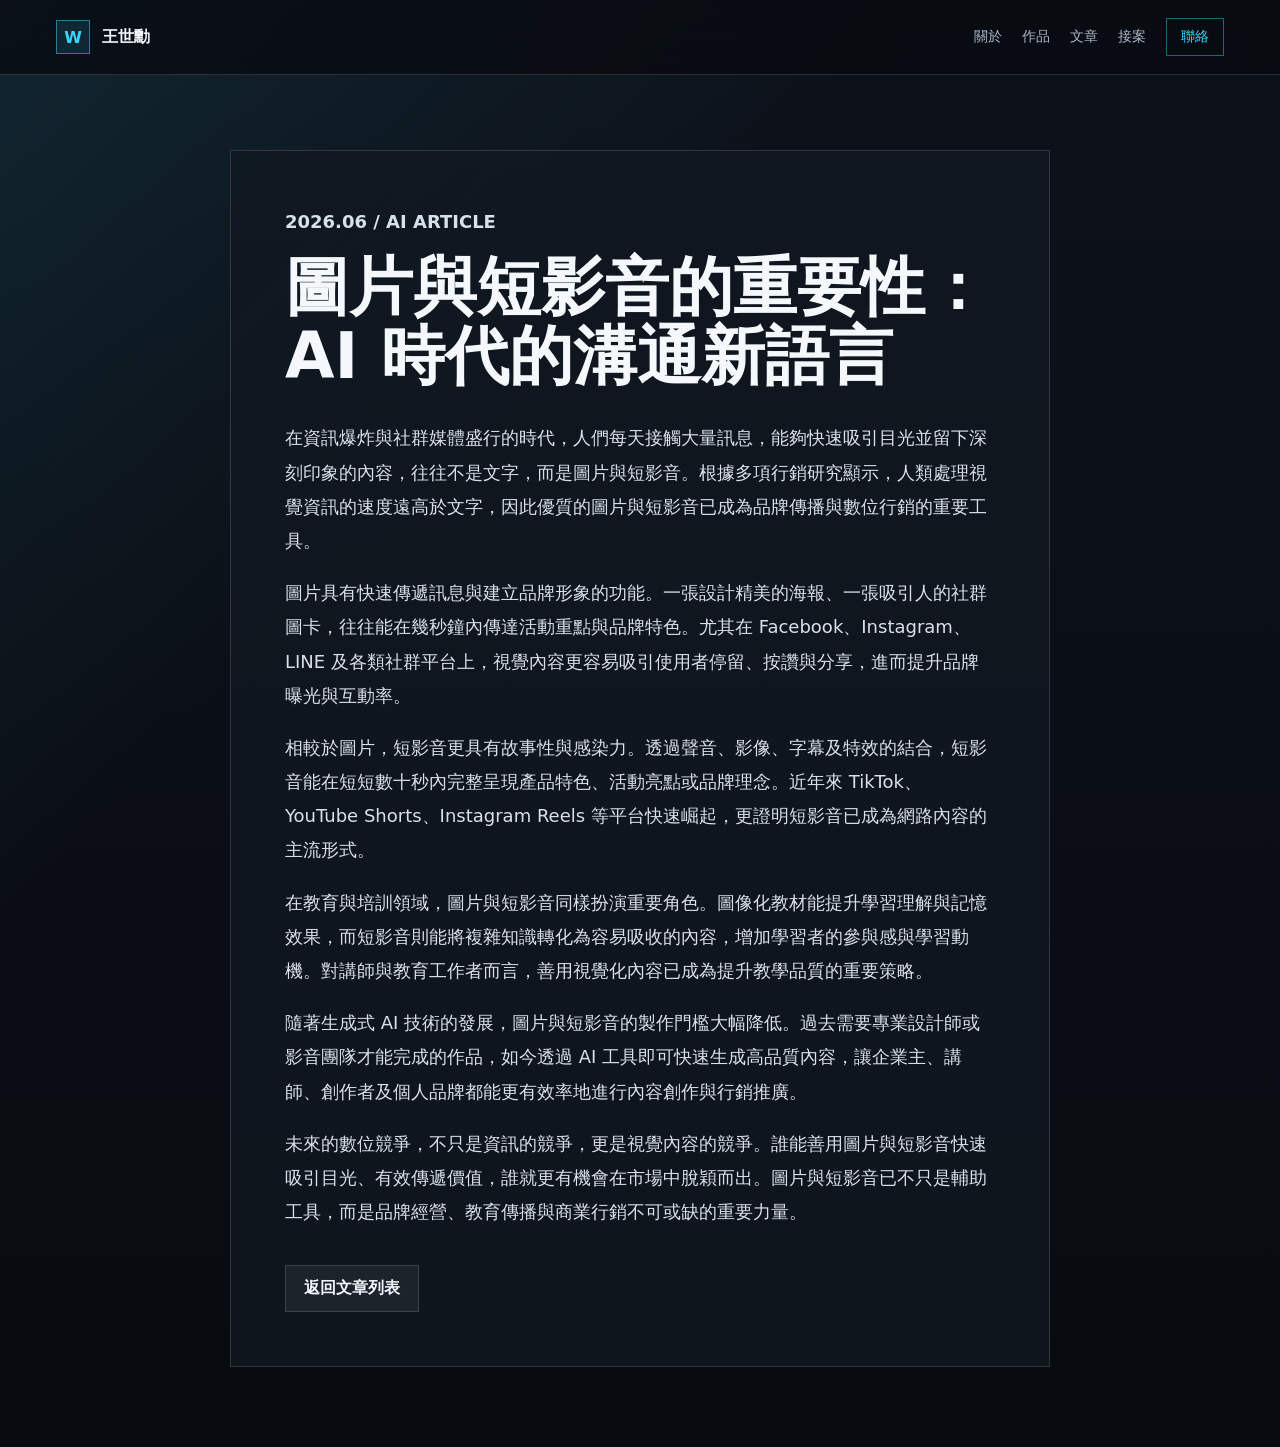
==== articles/visual-video-ai.html @ 6f6bbfa9 "Initial commit: Add website structure with index, articles, styles, and assets" ====
<!doctype html>
<html lang="zh-Hant">
  <head>
    <meta charset="utf-8" />
    <meta name="viewport" content="width=device-width, initial-scale=1" />
    <title>圖片與短影音的重要性 | 王世勳 AI × ESG 講師</title>
    <meta name="description" content="圖片與短影音的重要性：AI 時代的溝通新語言。" />
    <link rel="stylesheet" href="../styles.css" />
  </head>
  <body>
    <header class="site-header">
      <a class="brand" href="../index.html#home" aria-label="回到首頁">
        <span class="brand-mark">W</span>
        <span>王世勳</span>
      </a>
      <nav class="nav" aria-label="主要導覽">
        <a href="../index.html#about">關於</a>
        <a href="../index.html#work">作品</a>
        <a href="../index.html#articles">文章</a>
        <a href="../index.html#services">接案</a>
        <a class="nav-cta" href="../index.html#contact">聯絡</a>
      </nav>
    </header>

    <main class="article-page">
      <article class="article-content">
        <p class="eyebrow">2026.06 / AI Article</p>
        <h1>圖片與短影音的重要性：AI 時代的溝通新語言</h1>
        <p>在資訊爆炸與社群媒體盛行的時代，人們每天接觸大量訊息，能夠快速吸引目光並留下深刻印象的內容，往往不是文字，而是圖片與短影音。根據多項行銷研究顯示，人類處理視覺資訊的速度遠高於文字，因此優質的圖片與短影音已成為品牌傳播與數位行銷的重要工具。</p>
        <p>圖片具有快速傳遞訊息與建立品牌形象的功能。一張設計精美的海報、一張吸引人的社群圖卡，往往能在幾秒鐘內傳達活動重點與品牌特色。尤其在 Facebook、Instagram、LINE 及各類社群平台上，視覺內容更容易吸引使用者停留、按讚與分享，進而提升品牌曝光與互動率。</p>
        <p>相較於圖片，短影音更具有故事性與感染力。透過聲音、影像、字幕及特效的結合，短影音能在短短數十秒內完整呈現產品特色、活動亮點或品牌理念。近年來 TikTok、YouTube Shorts、Instagram Reels 等平台快速崛起，更證明短影音已成為網路內容的主流形式。</p>
        <p>在教育與培訓領域，圖片與短影音同樣扮演重要角色。圖像化教材能提升學習理解與記憶效果，而短影音則能將複雜知識轉化為容易吸收的內容，增加學習者的參與感與學習動機。對講師與教育工作者而言，善用視覺化內容已成為提升教學品質的重要策略。</p>
        <p>隨著生成式 AI 技術的發展，圖片與短影音的製作門檻大幅降低。過去需要專業設計師或影音團隊才能完成的作品，如今透過 AI 工具即可快速生成高品質內容，讓企業主、講師、創作者及個人品牌都能更有效率地進行內容創作與行銷推廣。</p>
        <p>未來的數位競爭，不只是資訊的競爭，更是視覺內容的競爭。誰能善用圖片與短影音快速吸引目光、有效傳遞價值，誰就更有機會在市場中脫穎而出。圖片與短影音已不只是輔助工具，而是品牌經營、教育傳播與商業行銷不可或缺的重要力量。</p>
        <a class="button secondary" href="../index.html#articles">返回文章列表</a>
      </article>
    </main>
  </body>
</html>
---- styles.css ----
:root {
  color-scheme: dark;
  --bg: #080b10;
  --panel: #111822;
  --panel-soft: rgba(17, 24, 34, 0.72);
  --text: #f4f7fb;
  --muted: #aab7c7;
  --line: rgba(255, 255, 255, 0.14);
  --cyan: #39d5ff;
  --amber: #f4b860;
  --green: #70e0a4;
  --max: 1120px;
}

* {
  box-sizing: border-box;
}

html {
  scroll-behavior: smooth;
}

body {
  margin: 0;
  font-family:
    Inter, ui-sans-serif, system-ui, -apple-system, BlinkMacSystemFont, "Segoe UI",
    "Noto Sans TC", sans-serif;
  background: var(--bg);
  color: var(--text);
}

a {
  color: inherit;
  text-decoration: none;
}

.site-header {
  position: fixed;
  top: 0;
  left: 0;
  right: 0;
  z-index: 10;
  display: flex;
  align-items: center;
  justify-content: space-between;
  gap: 24px;
  padding: 18px clamp(20px, 5vw, 56px);
  background: rgba(8, 11, 16, 0.78);
  border-bottom: 1px solid var(--line);
  backdrop-filter: blur(18px);
}

.brand,
.nav {
  display: flex;
  align-items: center;
}

.brand {
  gap: 12px;
  font-weight: 800;
}

.brand-mark {
  display: grid;
  width: 34px;
  height: 34px;
  place-items: center;
  border: 1px solid rgba(57, 213, 255, 0.5);
  background: rgba(57, 213, 255, 0.12);
  color: var(--cyan);
}

.nav {
  gap: 20px;
  color: var(--muted);
  font-size: 14px;
}

.nav a {
  transition: color 160ms ease;
}

.nav a:hover {
  color: var(--text);
}

.nav-cta {
  padding: 9px 14px;
  border: 1px solid rgba(57, 213, 255, 0.44);
  color: var(--cyan);
}

.hero {
  position: relative;
  min-height: 92vh;
  display: grid;
  align-items: center;
  overflow: hidden;
  padding: 120px clamp(20px, 7vw, 80px) 80px;
}

.hero-image,
.hero-overlay {
  position: absolute;
  inset: 0;
}

.hero-image {
  width: 100%;
  height: 100%;
  object-fit: cover;
}

.hero-overlay {
  background:
    linear-gradient(90deg, rgba(8, 11, 16, 0.94), rgba(8, 11, 16, 0.58) 44%, rgba(8, 11, 16, 0.24)),
    linear-gradient(0deg, var(--bg), rgba(8, 11, 16, 0.05) 34%);
}

.hero-content {
  position: relative;
  z-index: 1;
  max-width: 680px;
}

.eyebrow {
  margin: 0 0 14px;
  color: var(--cyan);
  font-size: 12px;
  font-weight: 800;
  letter-spacing: 0;
  text-transform: uppercase;
}

h1,
h2,
h3,
p {
  margin-top: 0;
}

h1 {
  margin-bottom: 22px;
  font-size: clamp(54px, 10vw, 120px);
  line-height: 0.95;
}

h2 {
  margin-bottom: 0;
  font-size: clamp(30px, 5vw, 58px);
  line-height: 1.06;
}

h3 {
  margin-bottom: 14px;
  font-size: 24px;
}

.hero-copy {
  max-width: 610px;
  color: #d7e1ec;
  font-size: clamp(18px, 2vw, 22px);
  line-height: 1.75;
}

.hero-actions {
  display: flex;
  flex-wrap: wrap;
  gap: 12px;
  margin-top: 34px;
}

.button {
  display: inline-flex;
  min-height: 46px;
  align-items: center;
  justify-content: center;
  padding: 12px 18px;
  border: 1px solid var(--line);
  font-weight: 800;
}

.button.primary {
  background: var(--cyan);
  border-color: var(--cyan);
  color: #031018;
}

.button.secondary {
  background: rgba(255, 255, 255, 0.06);
}

.section {
  width: min(var(--max), calc(100% - 40px));
  margin: 0 auto;
  padding: 96px 0;
}

.section-heading {
  display: flex;
  align-items: end;
  justify-content: space-between;
  gap: 24px;
  margin-bottom: 28px;
}

.about-grid,
.split-section {
  display: grid;
  grid-template-columns: minmax(0, 0.92fr) minmax(0, 1.08fr);
  gap: clamp(28px, 7vw, 80px);
}

.about-copy {
  color: var(--muted);
  font-size: 18px;
  line-height: 1.8;
}

.portrait {
  width: min(280px, 100%);
  aspect-ratio: 4 / 5;
  object-fit: cover;
  object-position: center top;
  float: right;
  margin: 0 0 22px 28px;
  border: 1px solid rgba(57, 213, 255, 0.3);
}

.stats {
  display: grid;
  grid-template-columns: repeat(3, 1fr);
  gap: 12px;
  margin-top: 28px;
}

.stats div,
.work-card,
.service-grid div {
  border: 1px solid var(--line);
  background: var(--panel-soft);
}

.stats div {
  padding: 18px;
}

.stats strong {
  display: block;
  color: var(--text);
  font-size: 28px;
}

.stats span {
  color: var(--muted);
  font-size: 13px;
}

.card-grid {
  display: grid;
  grid-template-columns: repeat(3, 1fr);
  gap: 18px;
}

.work-card {
  display: flex;
  flex-direction: column;
  min-height: 250px;
  overflow: hidden;
  transition:
    border-color 160ms ease,
    transform 160ms ease;
}

.work-card img {
  width: 100%;
  aspect-ratio: 4 / 3;
  object-fit: cover;
  border-bottom: 1px solid var(--line);
}

.edm-gallery {
  display: grid;
  grid-template-columns: repeat(3, 1fr);
  gap: 1px;
  background: var(--line);
  border-bottom: 1px solid var(--line);
}

.edm-gallery a {
  display: block;
  cursor: zoom-in;
  background: var(--panel);
}

.edm-gallery a:focus-visible {
  outline: 3px solid var(--cyan);
  outline-offset: -3px;
}

.edm-gallery img {
  aspect-ratio: 3 / 4;
  border-bottom: 0;
  transition: opacity 160ms ease, transform 160ms ease;
}

.edm-gallery a:hover img {
  opacity: 0.86;
  transform: scale(1.02);
}

.work-card .tag,
.work-card h3,
.work-card p {
  margin-left: 26px;
  margin-right: 26px;
}

.work-card:hover {
  transform: translateY(-4px);
  border-color: rgba(57, 213, 255, 0.55);
}

.work-card p {
  color: var(--muted);
  line-height: 1.7;
}

.tag {
  display: inline-flex;
  margin-top: 22px;
  margin-bottom: 28px;
  color: var(--amber);
  font-size: 12px;
  font-weight: 800;
}

.article-list {
  display: grid;
  gap: 12px;
}

.article-list a {
  display: grid;
  grid-template-columns: 90px 1fr;
  gap: 18px;
  padding: 20px 0;
  border-bottom: 1px solid var(--line);
}

.article-list span {
  color: var(--green);
  font-size: 13px;
}

.article-list strong {
  font-size: 20px;
}

.service-grid {
  display: grid;
  grid-template-columns: repeat(5, 1fr);
  gap: 12px;
}

.service-grid div {
  min-height: 110px;
  display: flex;
  align-items: end;
  padding: 18px;
  color: #e7edf5;
  font-weight: 800;
}

.contact {
  width: min(var(--max), calc(100% - 40px));
  margin: 40px auto 80px;
  padding: clamp(38px, 6vw, 70px);
  border: 1px solid rgba(57, 213, 255, 0.28);
  background:
    linear-gradient(135deg, rgba(57, 213, 255, 0.14), rgba(244, 184, 96, 0.08)),
    var(--panel);
  display: grid;
  grid-template-columns: minmax(0, 1fr) auto;
  gap: 28px;
  align-items: center;
}

.contact p {
  color: var(--muted);
  font-size: 18px;
  line-height: 1.8;
}

.contact .button {
  margin-top: 14px;
}

.contact-actions {
  display: flex;
  flex-wrap: wrap;
  align-items: center;
  gap: 14px;
}

.line-id {
  color: var(--text);
  font-weight: 800;
}

.qr {
  width: 150px;
  height: 150px;
  padding: 10px;
  object-fit: contain;
  background: #fff;
}

.footer {
  display: flex;
  justify-content: space-between;
  gap: 20px;
  padding: 28px clamp(20px, 5vw, 56px);
  border-top: 1px solid var(--line);
  color: var(--muted);
  font-size: 14px;
}

.article-page {
  min-height: 100vh;
  padding: 150px 20px 80px;
  background:
    linear-gradient(135deg, rgba(57, 213, 255, 0.1), transparent 34%),
    linear-gradient(0deg, var(--bg), #0d121a);
}

.article-content {
  width: min(820px, 100%);
  margin: 0 auto;
  padding: clamp(28px, 5vw, 54px);
  border: 1px solid var(--line);
  background: rgba(17, 24, 34, 0.76);
}

.article-content h1 {
  margin-bottom: 30px;
  font-size: clamp(34px, 6vw, 64px);
  line-height: 1.08;
}

.article-content p {
  color: #d7e1ec;
  font-size: 18px;
  line-height: 1.9;
}

.article-content .button {
  margin-top: 18px;
}

@media (max-width: 820px) {
  .site-header {
    position: absolute;
    align-items: flex-start;
  }

  .nav {
    flex-wrap: wrap;
    justify-content: flex-end;
    gap: 10px 14px;
  }

  .hero {
    min-height: 860px;
  }

  .about-grid,
  .split-section,
  .card-grid,
  .service-grid {
    grid-template-columns: 1fr;
  }

  .stats {
    grid-template-columns: 1fr;
  }

  .portrait {
    float: none;
    display: block;
    margin: 0 0 24px;
  }

  .section {
    padding: 72px 0;
  }

  .contact {
    grid-template-columns: 1fr;
  }
}

@media (max-width: 560px) {
  .site-header {
    display: grid;
  }

  .nav {
    justify-content: flex-start;
  }

  .hero {
    min-height: 780px;
    padding-top: 180px;
  }

  .hero-overlay {
    background:
      linear-gradient(180deg, rgba(8, 11, 16, 0.82), rgba(8, 11, 16, 0.5)),
      linear-gradient(0deg, var(--bg), rgba(8, 11, 16, 0.12) 45%);
  }

  .article-list a {
    grid-template-columns: 1fr;
    gap: 8px;
  }

  .footer {
    flex-direction: column;
  }
}
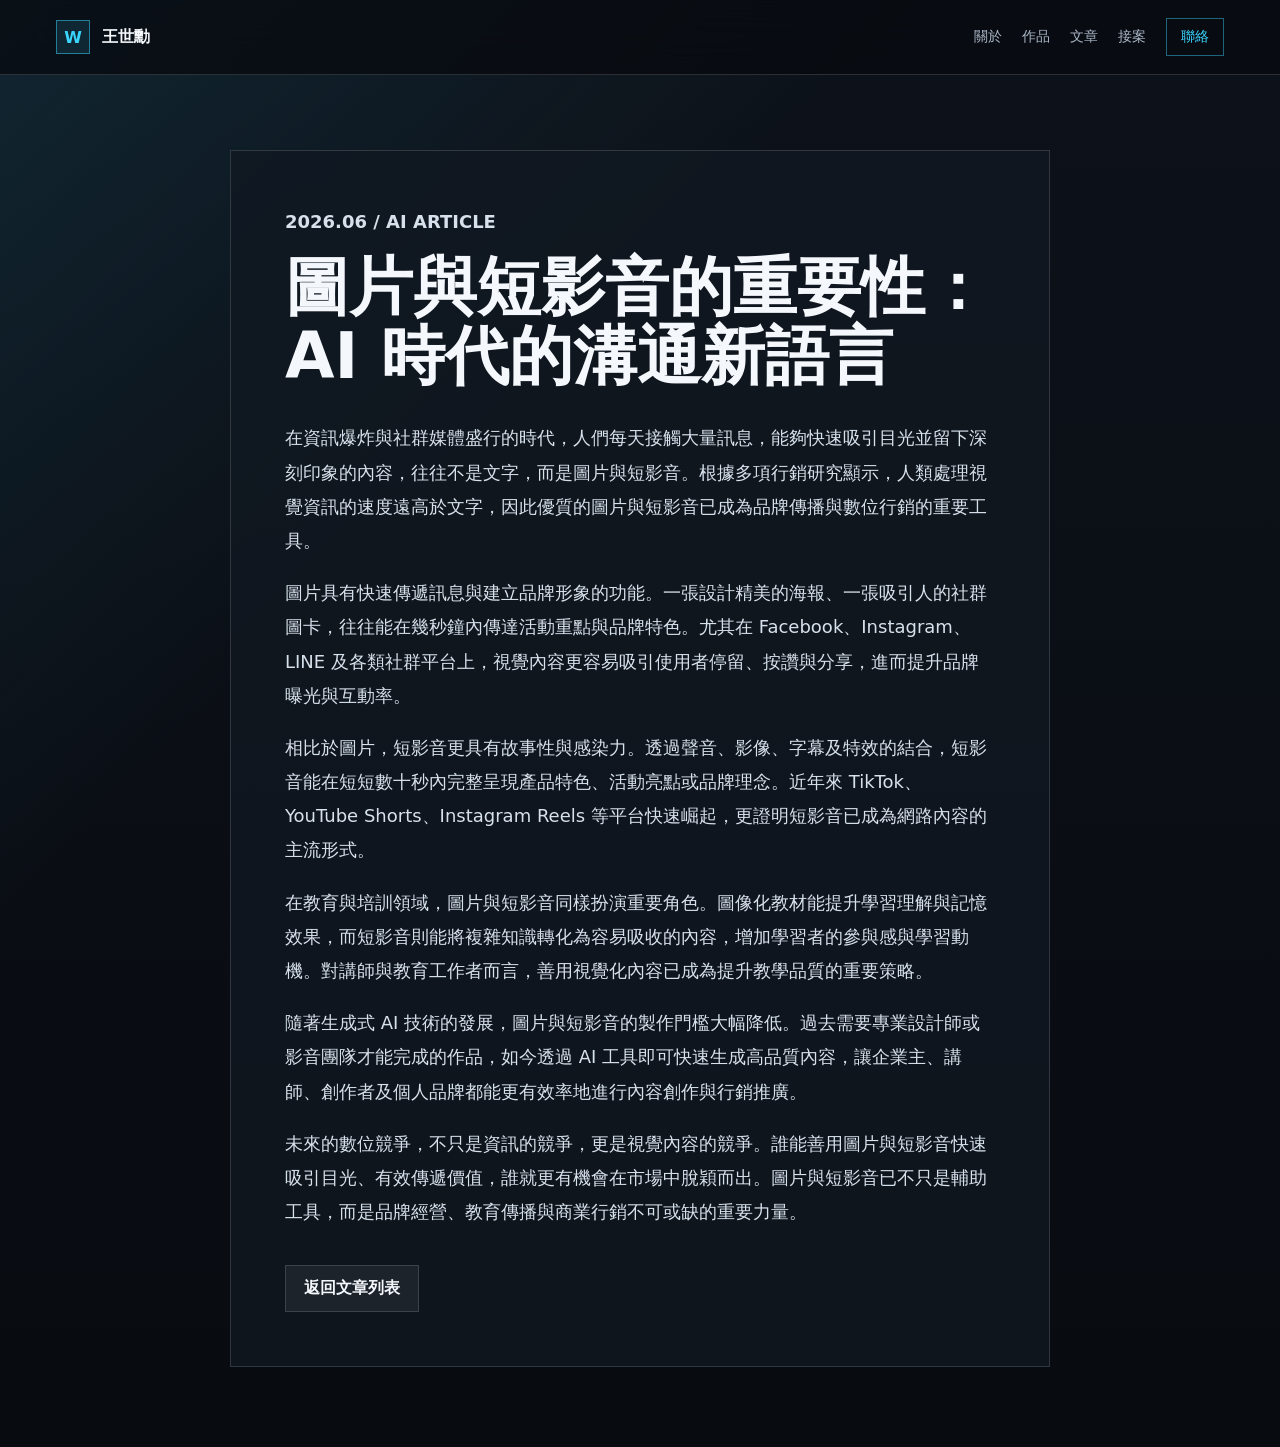
==== commit a5cec3d8: "Fix article content: visual-video-ai.html" ====
--- a/articles/visual-video-ai.html
+++ b/articles/visual-video-ai.html
@@ -28,7 +28,7 @@
         <h1>圖片與短影音的重要性：AI 時代的溝通新語言</h1>
         <p>在資訊爆炸與社群媒體盛行的時代，人們每天接觸大量訊息，能夠快速吸引目光並留下深刻印象的內容，往往不是文字，而是圖片與短影音。根據多項行銷研究顯示，人類處理視覺資訊的速度遠高於文字，因此優質的圖片與短影音已成為品牌傳播與數位行銷的重要工具。</p>
         <p>圖片具有快速傳遞訊息與建立品牌形象的功能。一張設計精美的海報、一張吸引人的社群圖卡，往往能在幾秒鐘內傳達活動重點與品牌特色。尤其在 Facebook、Instagram、LINE 及各類社群平台上，視覺內容更容易吸引使用者停留、按讚與分享，進而提升品牌曝光與互動率。</p>
-        <p>相較於圖片，短影音更具有故事性與感染力。透過聲音、影像、字幕及特效的結合，短影音能在短短數十秒內完整呈現產品特色、活動亮點或品牌理念。近年來 TikTok、YouTube Shorts、Instagram Reels 等平台快速崛起，更證明短影音已成為網路內容的主流形式。</p>
+        <p>相比於圖片，短影音更具有故事性與感染力。透過聲音、影像、字幕及特效的結合，短影音能在短短數十秒內完整呈現產品特色、活動亮點或品牌理念。近年來 TikTok、YouTube Shorts、Instagram Reels 等平台快速崛起，更證明短影音已成為網路內容的主流形式。</p>
         <p>在教育與培訓領域，圖片與短影音同樣扮演重要角色。圖像化教材能提升學習理解與記憶效果，而短影音則能將複雜知識轉化為容易吸收的內容，增加學習者的參與感與學習動機。對講師與教育工作者而言，善用視覺化內容已成為提升教學品質的重要策略。</p>
         <p>隨著生成式 AI 技術的發展，圖片與短影音的製作門檻大幅降低。過去需要專業設計師或影音團隊才能完成的作品，如今透過 AI 工具即可快速生成高品質內容，讓企業主、講師、創作者及個人品牌都能更有效率地進行內容創作與行銷推廣。</p>
         <p>未來的數位競爭，不只是資訊的競爭，更是視覺內容的競爭。誰能善用圖片與短影音快速吸引目光、有效傳遞價值，誰就更有機會在市場中脫穎而出。圖片與短影音已不只是輔助工具，而是品牌經營、教育傳播與商業行銷不可或缺的重要力量。</p>
